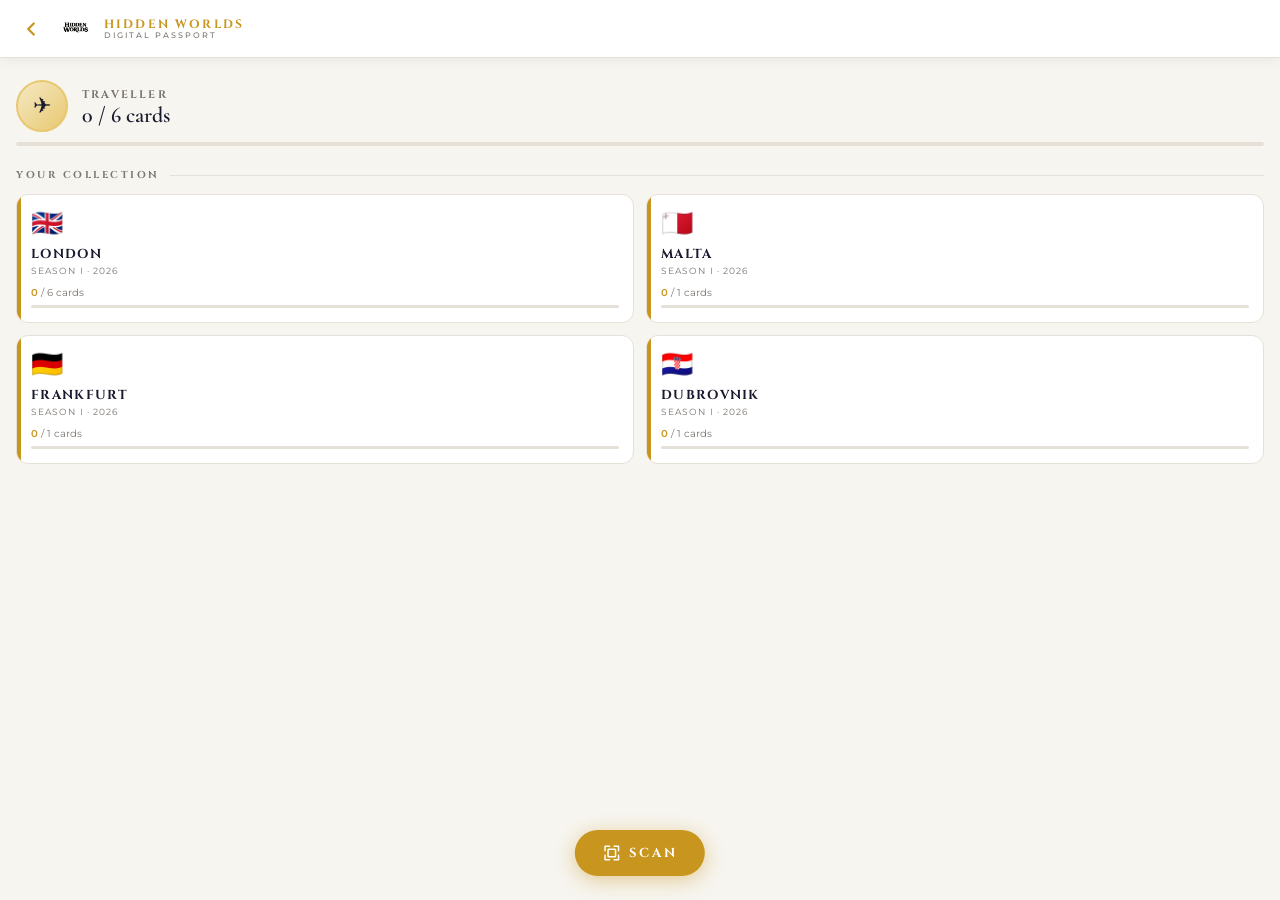
==== index.html @ a5cca95e "Initial deploy" ====
<!DOCTYPE html>
<html lang="en">
<head>
  <meta charset="UTF-8" />
  <meta name="viewport" content="width=device-width, initial-scale=1.0, maximum-scale=1.0, user-scalable=no" />
  <meta name="theme-color" content="#F7F5F0" />
  <title>Hidden Worlds — Passport</title>
  <link rel="preconnect" href="https://fonts.googleapis.com" />
  <link rel="preconnect" href="https://fonts.gstatic.com" crossorigin />
  <link href="https://fonts.googleapis.com/css2?family=Cinzel:wght@400;600;700&family=Cormorant+Garamond:ital,wght@0,400;0,600;1,400;1,600&family=Montserrat:wght@400;500;600&display=swap" rel="stylesheet" />
  <link rel="stylesheet" href="style.css" />
</head>
<body>

  <!-- ── HEADER ── -->
  <header class="app-header" id="app-header">
    <button class="header-back" id="header-back" aria-label="Back" hidden>
      <svg viewBox="0 0 24 24" fill="none" stroke="currentColor" stroke-width="2.5" stroke-linecap="round" stroke-linejoin="round">
        <polyline points="15 18 9 12 15 6"/>
      </svg>
    </button>
    <div class="header-brand" id="header-brand">
      <img src="assets/logo.png" alt="Hidden Worlds" class="header-logo" />
      <div class="header-text">
        <span class="header-title">HIDDEN WORLDS</span>
        <span class="header-subtitle">DIGITAL PASSPORT</span>
      </div>
    </div>
    <div class="header-city" id="header-city" hidden>
      <!-- Filled by JS when in city view -->
    </div>
  </header>

  <!-- ── HOME VIEW ── -->
  <div id="view-home" class="view">
    <div class="profile-block">
      <div class="profile-icon">✈</div>
      <div class="profile-info">
        <span class="profile-label">TRAVELLER</span>
        <span class="profile-count" id="profile-count">— / — cards</span>
      </div>
    </div>
    <div class="progress-bar-track" id="global-progress-track">
      <div class="progress-bar-fill" id="global-progress-fill" style="width:0%"></div>
    </div>

    <div class="section-label">YOUR COLLECTION</div>
    <div class="city-grid" id="city-grid"></div>
  </div>

  <!-- ── CITY ALBUM VIEW ── -->
  <div id="view-city" class="view" hidden>
    <div class="album-meta" id="album-meta"></div>
    <div class="card-grid" id="card-grid"></div>
  </div>

  <!-- ── SCAN FAB ── -->
  <button class="fab-scan" id="fab-scan" aria-label="Scan QR code">
    <svg viewBox="0 0 24 24" fill="none" stroke="currentColor" stroke-width="2" stroke-linecap="round" stroke-linejoin="round">
      <polyline points="3 9 3 3 9 3"/><polyline points="21 9 21 3 15 3"/>
      <polyline points="3 15 3 21 9 21"/><polyline points="21 15 21 21 15 21"/>
      <rect x="7" y="7" width="10" height="10" rx="1"/>
    </svg>
    <span>SCAN</span>
  </button>

  <!-- ── CARD DETAIL MODAL ── -->
  <div class="modal-overlay" id="modal-overlay" aria-hidden="true">
    <div class="modal" id="modal" role="dialog" aria-modal="true">
      <div class="modal-header">
        <button class="modal-close" id="modal-close" aria-label="Close">&#x2715;</button>
        <span class="modal-city-label" id="modal-city-label"></span>
      </div>
      <div class="modal-body">
        <div class="flip-scene" id="flip-scene">
          <div class="flip-card" id="flip-card">
            <div class="flip-face flip-front">
              <img id="modal-front-img" src="" alt="Card front" />
            </div>
            <div class="flip-face flip-back-face">
              <img id="modal-back-img" src="" alt="Card back" />
            </div>
          </div>
        </div>
        <div class="flip-hint">Tap card to flip</div>
        <blockquote class="modal-quote" id="modal-quote"></blockquote>
        <div class="modal-meta" id="modal-meta"></div>
        <p class="modal-blurb" id="modal-blurb"></p>
      </div>
    </div>
  </div>

  <!-- ── QR SCANNER OVERLAY ── -->
  <div class="scanner-overlay" id="scanner-overlay" aria-hidden="true">
    <div class="scanner-header">
      <button class="scanner-close" id="scanner-close" aria-label="Close scanner">&#x2715;</button>
      <span class="scanner-title">SCAN YOUR CARD</span>
    </div>
    <div class="scanner-viewport">
      <div id="qr-reader"></div>
      <div class="scanner-frame">
        <span class="corner tl"></span><span class="corner tr"></span>
        <span class="corner bl"></span><span class="corner br"></span>
      </div>
    </div>
    <p class="scanner-hint">Point the camera at the QR code on the back of your card</p>
    <div class="scanner-result" id="scanner-result"></div>
  </div>

  <!-- ── TOAST ── -->
  <div class="toast" id="toast"></div>

  <!-- ── UNLOCK OVERLAY ── -->
  <div class="unlock-overlay" id="unlock-overlay" aria-hidden="true">
    <div class="unlock-content">
      <div class="unlock-glow"></div>
      <img class="unlock-card-img" id="unlock-card-img" src="" alt="" />
      <div class="unlock-label" id="unlock-label"></div>
      <button class="unlock-dismiss" id="unlock-dismiss">VIEW CARD</button>
    </div>
  </div>

  <script src="https://unpkg.com/html5-qrcode@2.3.8/html5-qrcode.min.js"></script>
  <script src="app.js"></script>
</body>
</html>
---- style.css ----
/* ── RESET & BASE ── */
*, *::before, *::after { box-sizing: border-box; margin: 0; padding: 0; }

:root {
  --bg:          #F7F5F0;
  --surface:     #FFFFFF;
  --border:      #E5E1D8;
  --text:        #1A1A2E;
  --text-muted:  #7A7570;
  --gold:        #C8961E;
  --gold-light:  #F5E9C4;
  --gold-mid:    #E8C870;

  /* Category colours */
  --hidden-history: #6B3FA0;
  --art-culture:    #C85A1A;
  --local-legends:  #B03030;
  --culinary:       #2A7A42;
  --nature:         #1A6A5A;

  --font-display: 'Cinzel', serif;
  --font-body:    'Cormorant Garamond', serif;
  --font-ui:      'Montserrat', sans-serif;
  --radius:       12px;
  --card-radius:  10px;
  --transition:   0.3s cubic-bezier(.4,0,.2,1);
}

html { height: 100%; }

body {
  background: var(--bg);
  color: var(--text);
  font-family: var(--font-body);
  min-height: 100vh;
  padding-bottom: 110px;
  -webkit-font-smoothing: antialiased;
}

/* ── VIEWS ── */
.view { padding: 0 16px; }
.view[hidden] { display: none !important; }

/* ── HEADER ── */
.app-header {
  position: sticky;
  top: 0;
  z-index: 50;
  background: var(--surface);
  border-bottom: 1.5px solid var(--border);
  display: flex;
  align-items: center;
  gap: 12px;
  padding: 10px 16px;
  box-shadow: 0 2px 12px rgba(0,0,0,0.06);
  min-height: 58px;
}

.header-back {
  background: none;
  border: none;
  color: var(--gold);
  cursor: pointer;
  padding: 4px;
  display: flex;
  align-items: center;
  -webkit-tap-highlight-color: transparent;
  flex-shrink: 0;
}

.header-back svg {
  width: 22px;
  height: 22px;
}

.header-brand {
  display: flex;
  align-items: center;
  gap: 10px;
}

.header-logo {
  height: 36px;
  width: auto;
  /* logo is white — tint it gold for light background */
  filter: invert(1) sepia(1) saturate(2) hue-rotate(5deg) brightness(0.7);
}

.header-text {
  display: flex;
  flex-direction: column;
  line-height: 1.1;
}

.header-title {
  font-family: var(--font-display);
  font-size: 12px;
  font-weight: 700;
  letter-spacing: 0.18em;
  color: var(--gold);
}

.header-subtitle {
  font-family: var(--font-ui);
  font-size: 8px;
  font-weight: 500;
  letter-spacing: 0.25em;
  color: var(--text-muted);
  text-transform: uppercase;
}

.header-city {
  display: flex;
  flex-direction: column;
  line-height: 1.2;
}

.header-city-name {
  font-family: var(--font-display);
  font-size: 14px;
  font-weight: 700;
  letter-spacing: 0.1em;
  color: var(--text);
}

.header-city-sub {
  font-family: var(--font-ui);
  font-size: 9px;
  letter-spacing: 0.15em;
  color: var(--text-muted);
  text-transform: uppercase;
}

/* ── HOME: PROFILE BLOCK ── */
.profile-block {
  display: flex;
  align-items: center;
  gap: 14px;
  margin: 22px 0 10px;
}

.profile-icon {
  width: 52px;
  height: 52px;
  border-radius: 50%;
  background: linear-gradient(135deg, var(--gold-light), var(--gold-mid));
  display: flex;
  align-items: center;
  justify-content: center;
  font-size: 22px;
  flex-shrink: 0;
  border: 2px solid var(--gold-mid);
}

.profile-info {
  display: flex;
  flex-direction: column;
  gap: 2px;
}

.profile-label {
  font-family: var(--font-display);
  font-size: 11px;
  font-weight: 700;
  letter-spacing: 0.2em;
  color: var(--text-muted);
}

.profile-count {
  font-family: var(--font-body);
  font-size: 22px;
  font-weight: 600;
  color: var(--text);
  line-height: 1;
}

/* ── PROGRESS BAR ── */
.progress-bar-track {
  height: 4px;
  background: var(--border);
  border-radius: 4px;
  margin-bottom: 22px;
  overflow: hidden;
}

.progress-bar-fill {
  height: 100%;
  background: linear-gradient(90deg, var(--gold-mid), var(--gold));
  border-radius: 4px;
  transition: width 0.7s ease;
}

/* ── SECTION LABEL ── */
.section-label {
  font-family: var(--font-display);
  font-size: 10px;
  font-weight: 700;
  letter-spacing: 0.25em;
  color: var(--text-muted);
  margin-bottom: 12px;
  display: flex;
  align-items: center;
  gap: 10px;
}

.section-label::after {
  content: '';
  flex: 1;
  height: 1px;
  background: var(--border);
}

/* ── CITY GRID (HOME) ── */
.city-grid {
  display: grid;
  grid-template-columns: 1fr 1fr;
  gap: 12px;
  margin-bottom: 16px;
}

.city-tile {
  background: var(--surface);
  border: 1.5px solid var(--border);
  border-radius: var(--radius);
  padding: 16px 14px 14px;
  cursor: pointer;
  transition: transform var(--transition), box-shadow var(--transition), border-color var(--transition);
  -webkit-tap-highlight-color: transparent;
  position: relative;
  overflow: hidden;
}

.city-tile::before {
  content: '';
  position: absolute;
  top: 0;
  left: 0;
  width: 4px;
  height: 100%;
  background: var(--gold);
  border-radius: 0 2px 2px 0;
}

.city-tile:active {
  transform: scale(0.97);
}

.city-tile:hover {
  box-shadow: 0 4px 20px rgba(0,0,0,0.1);
  border-color: var(--gold-mid);
}

.city-tile-flag {
  font-size: 26px;
  line-height: 1;
  margin-bottom: 8px;
}

.city-tile-name {
  font-family: var(--font-display);
  font-size: 13px;
  font-weight: 700;
  letter-spacing: 0.1em;
  color: var(--text);
  margin-bottom: 2px;
}

.city-tile-season {
  font-family: var(--font-ui);
  font-size: 9px;
  letter-spacing: 0.12em;
  color: var(--text-muted);
  margin-bottom: 10px;
  text-transform: uppercase;
}

.city-tile-progress-text {
  font-family: var(--font-ui);
  font-size: 10px;
  color: var(--text-muted);
  margin-bottom: 6px;
}

.city-tile-progress-text strong {
  color: var(--gold);
  font-weight: 600;
}

.city-tile-bar {
  height: 3px;
  background: var(--border);
  border-radius: 3px;
  overflow: hidden;
}

.city-tile-bar-fill {
  height: 100%;
  background: linear-gradient(90deg, var(--gold-mid), var(--gold));
  border-radius: 3px;
}

/* ── ALBUM VIEW META ── */
.album-meta {
  margin: 16px 0 14px;
}

.album-progress-text {
  font-family: var(--font-ui);
  font-size: 12px;
  color: var(--text-muted);
  margin-bottom: 8px;
}

.album-progress-text strong { color: var(--gold); }

/* ── CARD GRID ── */
.card-grid {
  display: grid;
  grid-template-columns: repeat(3, 1fr);
  gap: 10px;
}

/* ── CARD TILE ── */
.card-tile {
  position: relative;
  border-radius: var(--card-radius);
  overflow: hidden;
  aspect-ratio: 2 / 3;
  cursor: pointer;
  transition: transform var(--transition), box-shadow var(--transition);
  -webkit-tap-highlight-color: transparent;
  background: var(--border);
}

.card-tile:active { transform: scale(0.96); }

.card-tile.unlocked {
  box-shadow: 0 3px 14px rgba(0,0,0,0.14);
  border: 1.5px solid rgba(200,150,30,0.35);
}

.card-tile.unlocked:hover {
  box-shadow: 0 6px 24px rgba(0,0,0,0.2);
  transform: translateY(-2px);
}

.card-tile img.card-thumb {
  width: 100%;
  height: 100%;
  object-fit: cover;
  display: block;
}

.card-tile.locked .card-thumb {
  filter: blur(5px) brightness(0.55) saturate(0.35);
  transform: scale(1.06);
}

.lock-overlay {
  position: absolute;
  inset: 0;
  display: flex;
  flex-direction: column;
  align-items: center;
  justify-content: center;
  gap: 4px;
}

.lock-badge {
  background: rgba(255,255,255,0.12);
  border: 1px solid rgba(255,255,255,0.2);
  border-radius: 20px;
  padding: 5px 10px;
  display: flex;
  flex-direction: column;
  align-items: center;
  gap: 2px;
  backdrop-filter: blur(2px);
}

.lock-icon { font-size: 16px; }

.lock-label {
  font-family: var(--font-ui);
  font-size: 7px;
  letter-spacing: 0.15em;
  color: rgba(255,255,255,0.7);
  text-transform: uppercase;
}

.card-number-badge {
  position: absolute;
  bottom: 6px;
  right: 7px;
  font-family: var(--font-display);
  font-size: 10px;
  color: rgba(255,255,255,0.85);
  font-weight: 600;
  letter-spacing: 0.05em;
  text-shadow: 0 1px 4px rgba(0,0,0,0.7);
}

@keyframes card-reveal {
  0%   { box-shadow: 0 0 0 0 rgba(200,150,30,0.9); }
  50%  { box-shadow: 0 0 28px 8px rgba(200,150,30,0.45); }
  100% { box-shadow: 0 3px 14px rgba(0,0,0,0.14); }
}

.card-tile.just-unlocked { animation: card-reveal 1s ease forwards; }

/* ── FAB ── */
.fab-scan {
  position: fixed;
  bottom: 24px;
  left: 50%;
  transform: translateX(-50%);
  z-index: 60;
  display: flex;
  align-items: center;
  gap: 8px;
  background: var(--gold);
  color: #fff;
  border: none;
  border-radius: 30px;
  padding: 14px 28px;
  font-family: var(--font-display);
  font-size: 13px;
  font-weight: 700;
  letter-spacing: 0.2em;
  cursor: pointer;
  box-shadow: 0 4px 20px rgba(200,150,30,0.45);
  transition: transform var(--transition), box-shadow var(--transition);
  -webkit-tap-highlight-color: transparent;
}

.fab-scan svg { width: 18px; height: 18px; flex-shrink: 0; }

.fab-scan:active {
  transform: translateX(-50%) scale(0.95);
  box-shadow: 0 2px 10px rgba(200,150,30,0.3);
}

/* ── MODAL ── */
.modal-overlay {
  position: fixed;
  inset: 0;
  z-index: 100;
  background: rgba(26,26,46,0.5);
  backdrop-filter: blur(3px);
  display: flex;
  align-items: flex-end;
  opacity: 0;
  pointer-events: none;
  transition: opacity var(--transition);
}

.modal-overlay.open {
  opacity: 1;
  pointer-events: all;
}

.modal {
  width: 100%;
  max-height: 92vh;
  background: var(--surface);
  border-top: 2px solid var(--gold-light);
  border-radius: 20px 20px 0 0;
  overflow-y: auto;
  transform: translateY(100%);
  transition: transform 0.4s cubic-bezier(.2,.8,.4,1);
  padding-bottom: env(safe-area-inset-bottom, 0);
}

.modal-overlay.open .modal { transform: translateY(0); }

.modal-header {
  display: flex;
  align-items: center;
  justify-content: space-between;
  padding: 14px 18px 10px;
  position: sticky;
  top: 0;
  background: var(--surface);
  z-index: 5;
  border-bottom: 1px solid var(--border);
}

.modal-close {
  background: var(--bg);
  border: 1px solid var(--border);
  color: var(--text-muted);
  font-size: 14px;
  width: 30px;
  height: 30px;
  border-radius: 50%;
  cursor: pointer;
  display: flex;
  align-items: center;
  justify-content: center;
  transition: background var(--transition);
  -webkit-tap-highlight-color: transparent;
}

.modal-close:active { background: var(--border); }

.modal-city-label {
  font-family: var(--font-display);
  font-size: 11px;
  letter-spacing: 0.2em;
  color: var(--gold);
  font-weight: 700;
}

.modal-body { padding: 18px 20px 36px; }

/* ── FLIP CARD ── */
.flip-scene {
  width: min(64vw, 260px);
  aspect-ratio: 2 / 3;
  margin: 0 auto 8px;
  perspective: 900px;
  cursor: pointer;
}

.flip-card {
  width: 100%;
  height: 100%;
  position: relative;
  transform-style: preserve-3d;
  transition: transform 0.65s cubic-bezier(.4,0,.2,1);
  border-radius: var(--card-radius);
}

.flip-card.flipped { transform: rotateY(180deg); }

.flip-face {
  position: absolute;
  inset: 0;
  backface-visibility: hidden;
  -webkit-backface-visibility: hidden;
  border-radius: var(--card-radius);
  overflow: hidden;
  box-shadow: 0 8px 28px rgba(0,0,0,0.25);
}

.flip-face img {
  width: 100%;
  height: 100%;
  object-fit: cover;
  display: block;
}

.flip-back-face { transform: rotateY(180deg); }

.flip-hint {
  text-align: center;
  font-family: var(--font-ui);
  font-size: 9px;
  letter-spacing: 0.15em;
  color: var(--text-muted);
  margin-bottom: 20px;
  text-transform: uppercase;
}

/* ── MODAL CONTENT ── */
.modal-quote {
  font-family: var(--font-body);
  font-style: italic;
  font-size: 21px;
  line-height: 1.4;
  color: var(--gold);
  text-align: center;
  margin-bottom: 16px;
  padding: 0 4px;
}

.modal-meta {
  display: flex;
  flex-wrap: wrap;
  gap: 7px;
  margin-bottom: 16px;
  justify-content: center;
}

.meta-chip {
  border-radius: 20px;
  padding: 5px 13px;
  font-family: var(--font-ui);
  font-size: 10px;
  letter-spacing: 0.08em;
  font-weight: 500;
  text-transform: uppercase;
}

.meta-chip.default {
  background: var(--bg);
  border: 1px solid var(--border);
  color: var(--text-muted);
}

.meta-chip.category-hidden-history {
  background: #F0EAFB;
  border: 1px solid #C8A8F0;
  color: var(--hidden-history);
}

.meta-chip.category-art-culture {
  background: #FBF0E8;
  border: 1px solid #F0B890;
  color: var(--art-culture);
}

.meta-chip.category-local-legends {
  background: #FBE8E8;
  border: 1px solid #F0A8A8;
  color: var(--local-legends);
}

.meta-chip.category-culinary {
  background: #E8F4EC;
  border: 1px solid #A0D0AC;
  color: var(--culinary);
}

.meta-chip.archive {
  background: var(--gold-light);
  border: 1px solid var(--gold-mid);
  color: var(--gold);
  font-family: var(--font-display);
}

.modal-blurb {
  font-family: var(--font-body);
  font-size: 18px;
  line-height: 1.7;
  color: var(--text);
  text-align: center;
}

/* ── SCANNER ── */
.scanner-overlay {
  position: fixed;
  inset: 0;
  z-index: 200;
  background: rgba(0,0,0,0.97);
  display: flex;
  flex-direction: column;
  align-items: center;
  opacity: 0;
  pointer-events: none;
  transition: opacity var(--transition);
}

.scanner-overlay.open {
  opacity: 1;
  pointer-events: all;
}

.scanner-header {
  width: 100%;
  display: flex;
  align-items: center;
  justify-content: center;
  position: relative;
  padding: 16px;
  padding-top: max(16px, env(safe-area-inset-top));
}

.scanner-close {
  position: absolute;
  left: 16px;
  background: rgba(255,255,255,0.1);
  border: none;
  color: #fff;
  font-size: 18px;
  width: 36px;
  height: 36px;
  border-radius: 50%;
  cursor: pointer;
  display: flex;
  align-items: center;
  justify-content: center;
  -webkit-tap-highlight-color: transparent;
}

.scanner-title {
  font-family: var(--font-display);
  font-size: 13px;
  letter-spacing: 0.2em;
  color: var(--gold);
}

.scanner-viewport {
  position: relative;
  width: min(80vw, 300px);
  margin-top: 20px;
}

#qr-reader { width: 100%; border-radius: 12px; overflow: hidden; }
#qr-reader video { border-radius: 12px; }
#qr-reader img { display: none !important; }
#qr-reader__scan_region { border-radius: 12px; }
#qr-reader__dashboard { display: none !important; }

.scanner-frame { position: absolute; inset: 0; pointer-events: none; }

.corner {
  position: absolute;
  width: 22px;
  height: 22px;
  border-color: var(--gold);
  border-style: solid;
  border-width: 0;
}

.corner.tl { top:-1px;left:-1px;border-top-width:3px;border-left-width:3px;border-radius:4px 0 0 0; }
.corner.tr { top:-1px;right:-1px;border-top-width:3px;border-right-width:3px;border-radius:0 4px 0 0; }
.corner.bl { bottom:-1px;left:-1px;border-bottom-width:3px;border-left-width:3px;border-radius:0 0 0 4px; }
.corner.br { bottom:-1px;right:-1px;border-bottom-width:3px;border-right-width:3px;border-radius:0 0 4px 0; }

.scanner-hint {
  font-family: var(--font-ui);
  font-size: 12px;
  color: rgba(255,255,255,0.55);
  text-align: center;
  margin-top: 24px;
  padding: 0 32px;
  letter-spacing: 0.04em;
  line-height: 1.5;
}

.scanner-result {
  margin-top: 16px;
  font-family: var(--font-display);
  font-size: 14px;
  letter-spacing: 0.1em;
  color: var(--gold);
  min-height: 20px;
  text-align: center;
}

/* ── TOAST ── */
.toast {
  position: fixed;
  bottom: 96px;
  left: 50%;
  transform: translateX(-50%) translateY(20px);
  z-index: 300;
  background: var(--text);
  color: #fff;
  font-family: var(--font-ui);
  font-size: 13px;
  letter-spacing: 0.04em;
  padding: 10px 20px;
  border-radius: 24px;
  white-space: nowrap;
  opacity: 0;
  pointer-events: none;
  transition: opacity 0.25s, transform 0.25s;
}

.toast.show {
  opacity: 1;
  transform: translateX(-50%) translateY(0);
}

/* ── UNLOCK OVERLAY ── */
.unlock-overlay {
  position: fixed;
  inset: 0;
  z-index: 400;
  background: rgba(247,245,240,0.97);
  display: flex;
  align-items: center;
  justify-content: center;
  opacity: 0;
  pointer-events: none;
  transition: opacity 0.4s ease;
}

.unlock-overlay.open { opacity: 1; pointer-events: all; }

.unlock-content {
  display: flex;
  flex-direction: column;
  align-items: center;
  gap: 20px;
  padding: 24px;
  position: relative;
}

@keyframes glow-pulse {
  0%, 100% { opacity: 0.25; transform: scale(0.9); }
  50%       { opacity: 0.6;  transform: scale(1.1); }
}

.unlock-glow {
  position: absolute;
  width: 300px;
  height: 400px;
  border-radius: 50%;
  background: radial-gradient(circle, rgba(200,150,30,0.5) 0%, transparent 70%);
  animation: glow-pulse 1.8s ease infinite;
  pointer-events: none;
}

@keyframes card-drop-in {
  0%   { opacity: 0; transform: translateY(-28px) rotate(-4deg) scale(0.85); }
  60%  { transform: translateY(5px) rotate(1deg) scale(1.02); }
  100% { opacity: 1; transform: none; }
}

.unlock-card-img {
  width: min(55vw, 220px);
  aspect-ratio: 2 / 3;
  object-fit: cover;
  border-radius: var(--card-radius);
  box-shadow: 0 12px 40px rgba(0,0,0,0.2), 0 0 0 2px var(--gold-mid);
  position: relative;
  animation: card-drop-in 0.7s cubic-bezier(.2,.8,.3,1) both;
}

.unlock-label {
  font-family: var(--font-display);
  font-size: 12px;
  letter-spacing: 0.2em;
  color: var(--gold);
  text-align: center;
  position: relative;
}

.unlock-dismiss {
  background: var(--gold);
  border: none;
  color: #fff;
  font-family: var(--font-display);
  font-size: 12px;
  letter-spacing: 0.2em;
  padding: 13px 30px;
  border-radius: 24px;
  cursor: pointer;
  box-shadow: 0 4px 16px rgba(200,150,30,0.4);
  transition: transform var(--transition), box-shadow var(--transition);
  position: relative;
  -webkit-tap-highlight-color: transparent;
}

.unlock-dismiss:active {
  transform: scale(0.96);
  box-shadow: 0 2px 8px rgba(200,150,30,0.3);
}

/* ── SCROLLBAR ── */
::-webkit-scrollbar { width: 4px; }
::-webkit-scrollbar-track { background: transparent; }
::-webkit-scrollbar-thumb { background: var(--border); border-radius: 2px; }
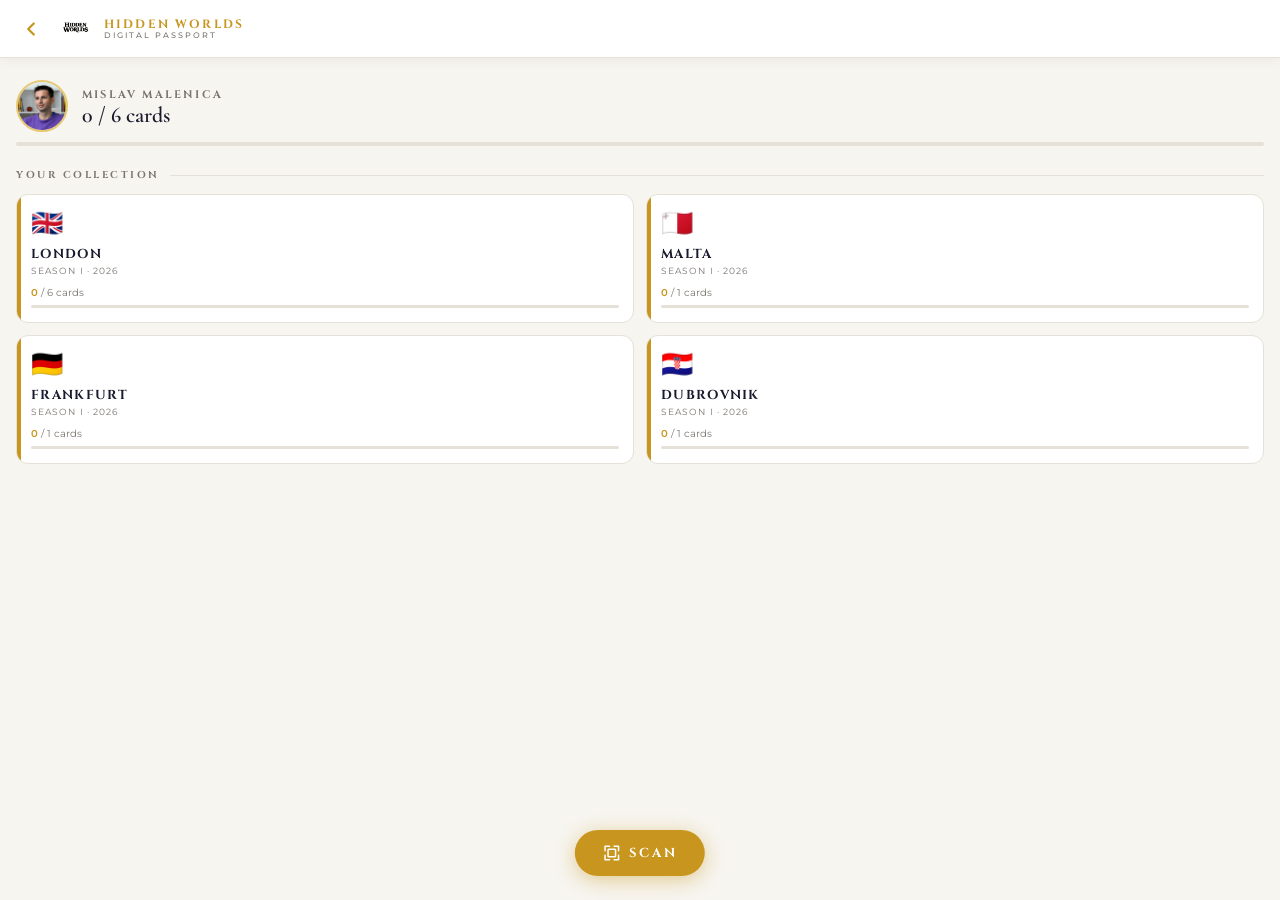
==== commit 62abe173: "Fix QR scanner, reset card ownership, update profile to Mislav Malenica - Rename LS_KEY to hw_unlock" ====
--- a/index.html
+++ b/index.html
@@ -34,9 +34,9 @@
   <!-- ── HOME VIEW ── -->
   <div id="view-home" class="view">
     <div class="profile-block">
-      <div class="profile-icon">✈</div>
+      <img class="profile-icon" src="assets/pfp.jpg" alt="Mislav Malenica" />
       <div class="profile-info">
-        <span class="profile-label">TRAVELLER</span>
+        <span class="profile-label">MISLAV MALENICA</span>
         <span class="profile-count" id="profile-count">— / — cards</span>
       </div>
     </div>
--- a/style.css
+++ b/style.css
@@ -143,11 +143,7 @@
   width: 52px;
   height: 52px;
   border-radius: 50%;
-  background: linear-gradient(135deg, var(--gold-light), var(--gold-mid));
-  display: flex;
-  align-items: center;
-  justify-content: center;
-  font-size: 22px;
+  object-fit: cover;
   flex-shrink: 0;
   border: 2px solid var(--gold-mid);
 }
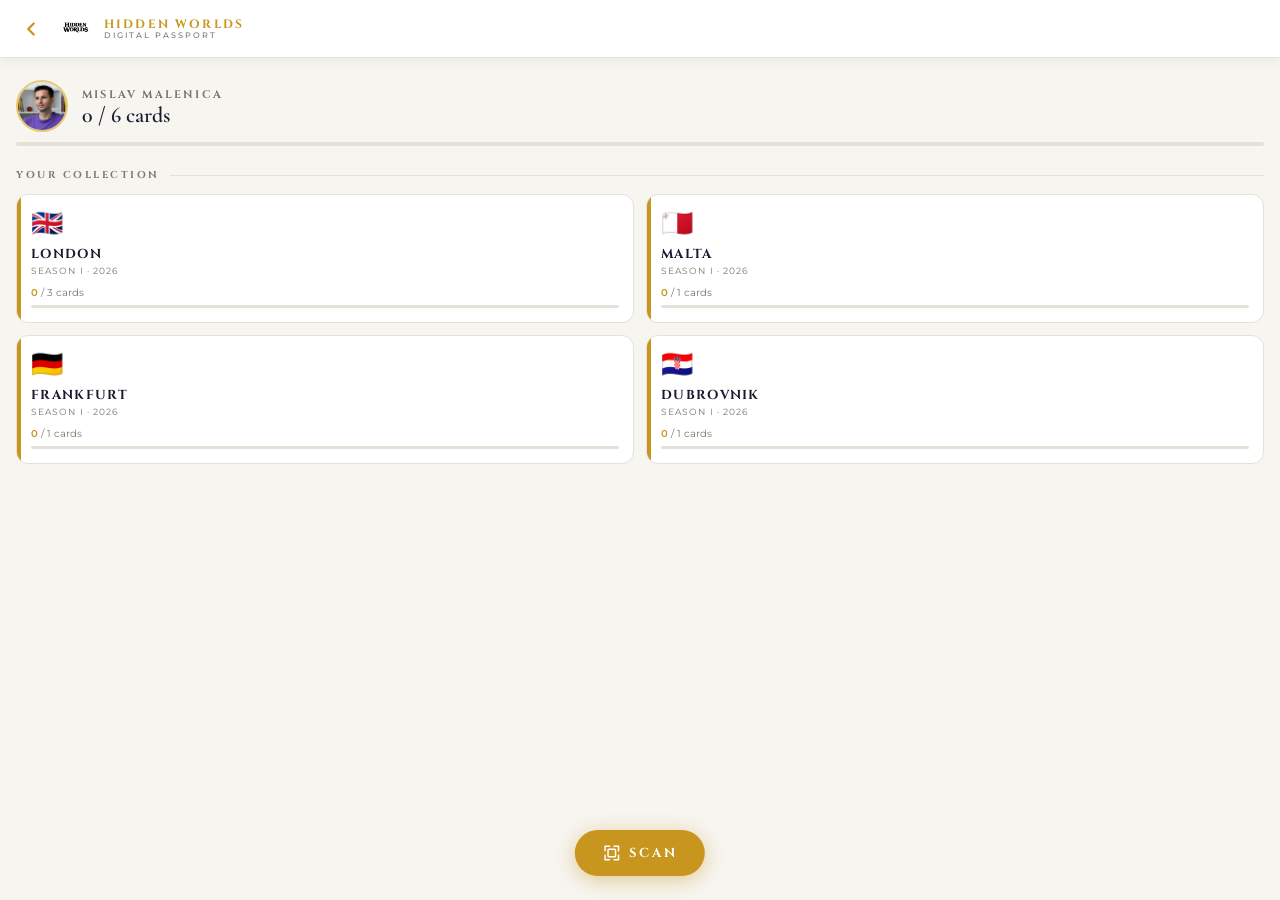
==== commit 056ec0e4: "Replace html5-qrcode with direct getUserMedia + jsQR html5-qrcode injects its own video sizing that " ====
--- a/index.html
+++ b/index.html
@@ -120,7 +120,7 @@
     </div>
   </div>
 
-  <script src="https://unpkg.com/html5-qrcode@2.3.8/html5-qrcode.min.js"></script>
+  <script src="https://cdn.jsdelivr.net/npm/jsqr@1.4.0/dist/jsQR.min.js"></script>
   <script src="app.js"></script>
 </body>
 </html>
--- a/style.css
+++ b/style.css
@@ -688,15 +688,12 @@
 
 .scanner-viewport {
   position: relative;
-  width: min(80vw, 300px);
+  width: min(92vw, 480px);
   margin-top: 20px;
 }
 
 #qr-reader { width: 100%; border-radius: 12px; overflow: hidden; }
-#qr-reader video { border-radius: 12px; }
-#qr-reader img { display: none !important; }
-#qr-reader__scan_region { border-radius: 12px; }
-#qr-reader__dashboard { display: none !important; }
+#qr-reader video { width: 100%; height: auto; display: block; }
 
 .scanner-frame { position: absolute; inset: 0; pointer-events: none; }
 
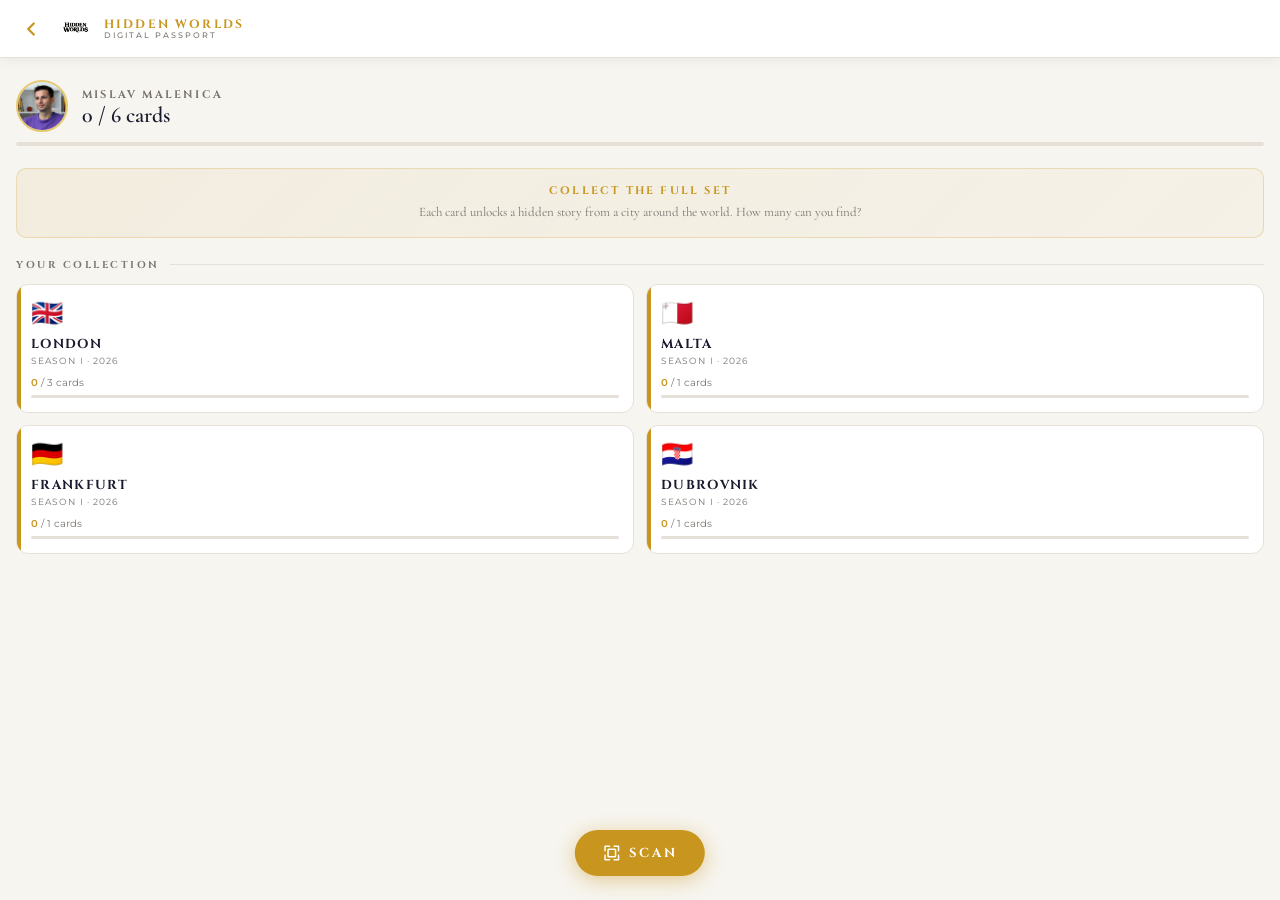
==== commit d172741a: "Add Maro flow: welcome page, world map passport, claim redesign - welcome.html: poster-scan landing " ====
--- a/index.html
+++ b/index.html
@@ -42,6 +42,11 @@
     </div>
     <div class="progress-bar-track" id="global-progress-track">
       <div class="progress-bar-fill" id="global-progress-fill" style="width:0%"></div>
+    </div>
+
+    <div class="collect-all-strip">
+      <div class="collect-all-headline">Collect the full set</div>
+      <div class="collect-all-sub">Each card unlocks a hidden story from a city around the world. How many can you find?</div>
     </div>
 
     <div class="section-label">YOUR COLLECTION</div>
--- a/style.css
+++ b/style.css
@@ -184,6 +184,33 @@
   background: linear-gradient(90deg, var(--gold-mid), var(--gold));
   border-radius: 4px;
   transition: width 0.7s ease;
+}
+
+/* ── COLLECT ALL STRIP ── */
+.collect-all-strip {
+  background: linear-gradient(135deg, rgba(200,150,30,0.08), rgba(200,150,30,0.04));
+  border: 1px solid rgba(200,150,30,0.25);
+  border-radius: 10px;
+  padding: 14px 16px;
+  margin-bottom: 20px;
+  text-align: center;
+}
+
+.collect-all-headline {
+  font-family: var(--font-display);
+  font-size: 11px;
+  font-weight: 700;
+  letter-spacing: 0.2em;
+  color: var(--gold);
+  text-transform: uppercase;
+  margin-bottom: 5px;
+}
+
+.collect-all-sub {
+  font-family: var(--font-body);
+  font-size: 13px;
+  color: var(--text-muted);
+  line-height: 1.5;
 }
 
 /* ── SECTION LABEL ── */
